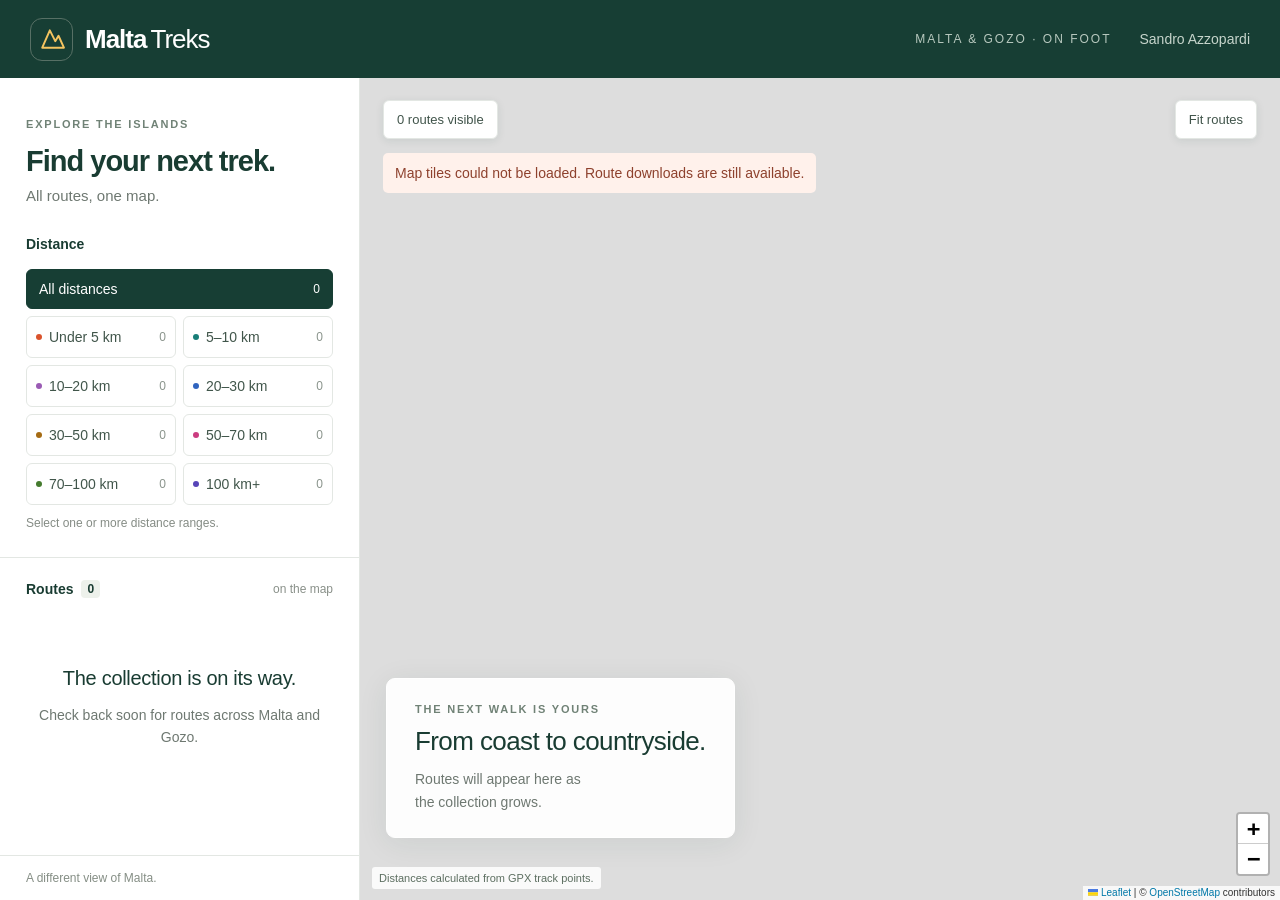
==== treks/index.html @ 7b766519 "Add files via upload" ====
<!doctype html>
<html lang="en"><head><meta charset="utf-8"><meta name="viewport" content="width=device-width,initial-scale=1"><title>Malta Treks — Malta & Gozo walking routes</title><meta name="description" content="Explore Malta and Gozo trekking routes on a map. Filter walks by distance and download their original GPX tracks."><link rel="canonical" href="https://sandroazzopardi.com/treks/"><link rel="icon" href="./assets/favicon.svg" type="image/svg+xml"><link rel="stylesheet" href="./assets/leaflet.css"><link rel="stylesheet" href="./styles.css"><script defer src="./assets/leaflet.js"></script><script type="module" src="./app.js"></script></head>
<body><main><header class="header"><a class="brand" href="./"><span class="brand-icon"><svg width="26" height="26" viewBox="0 0 24 24" fill="none" stroke="currentColor" stroke-width="1.8" stroke-linejoin="round"><path d="m3 20 7-16 5 10 3-5 5 11H3Z"/></svg></span><span>Malta<span class="brand-light">Treks</span></span></a><span class="header-note">MALTA & GOZO · ON FOOT</span><a class="header-link" href="../">Sandro Azzopardi</a></header>
<div class="workspace"><aside class="sidebar"><div class="intro"><div class="eyebrow">EXPLORE THE ISLANDS</div><h1>Find your next trek.</h1><p>All routes, one map.</p></div><section class="filters" aria-labelledby="filter-label"><div class="section-label"><h2 id="filter-label">Distance</h2><button class="text-button" id="clear" hidden>Clear</button></div><div class="filter-grid" id="filters"></div><p class="filter-hint">Select one or more distance ranges.</p></section><section class="route-section"><div class="section-label"><h2>Routes <span class="route-count" id="count">0</span></h2><span class="secondary">on the map</span></div><div class="route-list" id="route-list" aria-live="polite"><div class="list-state">Loading routes…</div></div></section><div class="sidebar-footer"><span>A different view of Malta.</span></div></aside><section class="map-panel" aria-label="Route map"><div id="map" class="map" aria-label="Interactive map of trekking routes"></div><div class="map-top"><span class="map-badge" id="map-count">Loading routes</span><button class="fit-button" id="fit">Fit routes</button></div><div class="map-status" id="map-status" role="alert" hidden></div><div class="map-welcome" id="welcome" hidden><span class="eyebrow">THE NEXT WALK IS YOURS</span><h2>From coast to countryside.</h2><p>Routes will appear here as<br/>the collection grows.</p></div><div class="detail-card" id="detail" hidden></div><div class="map-footnote">Distances calculated from GPX track points.</div></section></div></main><noscript><p>Please enable JavaScript to view the map and filter routes.</p></noscript></body></html>
---- treks/assets/leaflet.css ----
/* required styles */

.leaflet-pane,
.leaflet-tile,
.leaflet-marker-icon,
.leaflet-marker-shadow,
.leaflet-tile-container,
.leaflet-pane > svg,
.leaflet-pane > canvas,
.leaflet-zoom-box,
.leaflet-image-layer,
.leaflet-layer {
	position: absolute;
	left: 0;
	top: 0;
	}
.leaflet-container {
	overflow: hidden;
	}
.leaflet-tile,
.leaflet-marker-icon,
.leaflet-marker-shadow {
	-webkit-user-select: none;
	   -moz-user-select: none;
	        user-select: none;
	  -webkit-user-drag: none;
	}
/* Prevents IE11 from highlighting tiles in blue */
.leaflet-tile::selection {
	background: transparent;
}
/* Safari renders non-retina tile on retina better with this, but Chrome is worse */
.leaflet-safari .leaflet-tile {
	image-rendering: -webkit-optimize-contrast;
	}
/* hack that prevents hw layers "stretching" when loading new tiles */
.leaflet-safari .leaflet-tile-container {
	width: 1600px;
	height: 1600px;
	-webkit-transform-origin: 0 0;
	}
.leaflet-marker-icon,
.leaflet-marker-shadow {
	display: block;
	}
/* .leaflet-container svg: reset svg max-width decleration shipped in Joomla! (joomla.org) 3.x */
/* .leaflet-container img: map is broken in FF if you have max-width: 100% on tiles */
.leaflet-container .leaflet-overlay-pane svg {
	max-width: none !important;
	max-height: none !important;
	}
.leaflet-container .leaflet-marker-pane img,
.leaflet-container .leaflet-shadow-pane img,
.leaflet-container .leaflet-tile-pane img,
.leaflet-container img.leaflet-image-layer,
.leaflet-container .leaflet-tile {
	max-width: none !important;
	max-height: none !important;
	width: auto;
	padding: 0;
	}

.leaflet-container img.leaflet-tile {
	/* See: https://bugs.chromium.org/p/chromium/issues/detail?id=600120 */
	mix-blend-mode: plus-lighter;
}

.leaflet-container.leaflet-touch-zoom {
	-ms-touch-action: pan-x pan-y;
	touch-action: pan-x pan-y;
	}
.leaflet-container.leaflet-touch-drag {
	-ms-touch-action: pinch-zoom;
	/* Fallback for FF which doesn't support pinch-zoom */
	touch-action: none;
	touch-action: pinch-zoom;
}
.leaflet-container.leaflet-touch-drag.leaflet-touch-zoom {
	-ms-touch-action: none;
	touch-action: none;
}
.leaflet-container {
	-webkit-tap-highlight-color: transparent;
}
.leaflet-container a {
	-webkit-tap-highlight-color: rgba(51, 181, 229, 0.4);
}
.leaflet-tile {
	filter: inherit;
	visibility: hidden;
	}
.leaflet-tile-loaded {
	visibility: inherit;
	}
.leaflet-zoom-box {
	width: 0;
	height: 0;
	-moz-box-sizing: border-box;
	     box-sizing: border-box;
	z-index: 800;
	}
/* workaround for https://bugzilla.mozilla.org/show_bug.cgi?id=888319 */
.leaflet-overlay-pane svg {
	-moz-user-select: none;
	}

.leaflet-pane         { z-index: 400; }

.leaflet-tile-pane    { z-index: 200; }
.leaflet-overlay-pane { z-index: 400; }
.leaflet-shadow-pane  { z-index: 500; }
.leaflet-marker-pane  { z-index: 600; }
.leaflet-tooltip-pane   { z-index: 650; }
.leaflet-popup-pane   { z-index: 700; }

.leaflet-map-pane canvas { z-index: 100; }
.leaflet-map-pane svg    { z-index: 200; }

.leaflet-vml-shape {
	width: 1px;
	height: 1px;
	}
.lvml {
	behavior: url(#default#VML);
	display: inline-block;
	position: absolute;
	}


/* control positioning */

.leaflet-control {
	position: relative;
	z-index: 800;
	pointer-events: visiblePainted; /* IE 9-10 doesn't have auto */
	pointer-events: auto;
	}
.leaflet-top,
.leaflet-bottom {
	position: absolute;
	z-index: 1000;
	pointer-events: none;
	}
.leaflet-top {
	top: 0;
	}
.leaflet-right {
	right: 0;
	}
.leaflet-bottom {
	bottom: 0;
	}
.leaflet-left {
	left: 0;
	}
.leaflet-control {
	float: left;
	clear: both;
	}
.leaflet-right .leaflet-control {
	float: right;
	}
.leaflet-top .leaflet-control {
	margin-top: 10px;
	}
.leaflet-bottom .leaflet-control {
	margin-bottom: 10px;
	}
.leaflet-left .leaflet-control {
	margin-left: 10px;
	}
.leaflet-right .leaflet-control {
	margin-right: 10px;
	}


/* zoom and fade animations */

.leaflet-fade-anim .leaflet-popup {
	opacity: 0;
	-webkit-transition: opacity 0.2s linear;
	   -moz-transition: opacity 0.2s linear;
	        transition: opacity 0.2s linear;
	}
.leaflet-fade-anim .leaflet-map-pane .leaflet-popup {
	opacity: 1;
	}
.leaflet-zoom-animated {
	-webkit-transform-origin: 0 0;
	    -ms-transform-origin: 0 0;
	        transform-origin: 0 0;
	}
svg.leaflet-zoom-animated {
	will-change: transform;
}

.leaflet-zoom-anim .leaflet-zoom-animated {
	-webkit-transition: -webkit-transform 0.25s cubic-bezier(0,0,0.25,1);
	   -moz-transition:    -moz-transform 0.25s cubic-bezier(0,0,0.25,1);
	        transition:         transform 0.25s cubic-bezier(0,0,0.25,1);
	}
.leaflet-zoom-anim .leaflet-tile,
.leaflet-pan-anim .leaflet-tile {
	-webkit-transition: none;
	   -moz-transition: none;
	        transition: none;
	}

.leaflet-zoom-anim .leaflet-zoom-hide {
	visibility: hidden;
	}


/* cursors */

.leaflet-interactive {
	cursor: pointer;
	}
.leaflet-grab {
	cursor: -webkit-grab;
	cursor:    -moz-grab;
	cursor:         grab;
	}
.leaflet-crosshair,
.leaflet-crosshair .leaflet-interactive {
	cursor: crosshair;
	}
.leaflet-popup-pane,
.leaflet-control {
	cursor: auto;
	}
.leaflet-dragging .leaflet-grab,
.leaflet-dragging .leaflet-grab .leaflet-interactive,
.leaflet-dragging .leaflet-marker-draggable {
	cursor: move;
	cursor: -webkit-grabbing;
	cursor:    -moz-grabbing;
	cursor:         grabbing;
	}

/* marker & overlays interactivity */
.leaflet-marker-icon,
.leaflet-marker-shadow,
.leaflet-image-layer,
.leaflet-pane > svg path,
.leaflet-tile-container {
	pointer-events: none;
	}

.leaflet-marker-icon.leaflet-interactive,
.leaflet-image-layer.leaflet-interactive,
.leaflet-pane > svg path.leaflet-interactive,
svg.leaflet-image-layer.leaflet-interactive path {
	pointer-events: visiblePainted; /* IE 9-10 doesn't have auto */
	pointer-events: auto;
	}

/* visual tweaks */

.leaflet-container {
	background: #ddd;
	outline-offset: 1px;
	}
.leaflet-container a {
	color: #0078A8;
	}
.leaflet-zoom-box {
	border: 2px dotted #38f;
	background: rgba(255,255,255,0.5);
	}


/* general typography */
.leaflet-container {
	font-family: "Helvetica Neue", Arial, Helvetica, sans-serif;
	font-size: 12px;
	font-size: 0.75rem;
	line-height: 1.5;
	}


/* general toolbar styles */

.leaflet-bar {
	box-shadow: 0 1px 5px rgba(0,0,0,0.65);
	border-radius: 4px;
	}
.leaflet-bar a {
	background-color: #fff;
	border-bottom: 1px solid #ccc;
	width: 26px;
	height: 26px;
	line-height: 26px;
	display: block;
	text-align: center;
	text-decoration: none;
	color: black;
	}
.leaflet-bar a,
.leaflet-control-layers-toggle {
	background-position: 50% 50%;
	background-repeat: no-repeat;
	display: block;
	}
.leaflet-bar a:hover,
.leaflet-bar a:focus {
	background-color: #f4f4f4;
	}
.leaflet-bar a:first-child {
	border-top-left-radius: 4px;
	border-top-right-radius: 4px;
	}
.leaflet-bar a:last-child {
	border-bottom-left-radius: 4px;
	border-bottom-right-radius: 4px;
	border-bottom: none;
	}
.leaflet-bar a.leaflet-disabled {
	cursor: default;
	background-color: #f4f4f4;
	color: #bbb;
	}

.leaflet-touch .leaflet-bar a {
	width: 30px;
	height: 30px;
	line-height: 30px;
	}
.leaflet-touch .leaflet-bar a:first-child {
	border-top-left-radius: 2px;
	border-top-right-radius: 2px;
	}
.leaflet-touch .leaflet-bar a:last-child {
	border-bottom-left-radius: 2px;
	border-bottom-right-radius: 2px;
	}

/* zoom control */

.leaflet-control-zoom-in,
.leaflet-control-zoom-out {
	font: bold 18px 'Lucida Console', Monaco, monospace;
	text-indent: 1px;
	}

.leaflet-touch .leaflet-control-zoom-in, .leaflet-touch .leaflet-control-zoom-out  {
	font-size: 22px;
	}


/* layers control */

.leaflet-control-layers {
	box-shadow: 0 1px 5px rgba(0,0,0,0.4);
	background: #fff;
	border-radius: 5px;
	}
.leaflet-control-layers-toggle {
	background-image: url(images/layers.png);
	width: 36px;
	height: 36px;
	}
.leaflet-retina .leaflet-control-layers-toggle {
	background-image: url(images/layers-2x.png);
	background-size: 26px 26px;
	}
.leaflet-touch .leaflet-control-layers-toggle {
	width: 44px;
	height: 44px;
	}
.leaflet-control-layers .leaflet-control-layers-list,
.leaflet-control-layers-expanded .leaflet-control-layers-toggle {
	display: none;
	}
.leaflet-control-layers-expanded .leaflet-control-layers-list {
	display: block;
	position: relative;
	}
.leaflet-control-layers-expanded {
	padding: 6px 10px 6px 6px;
	color: #333;
	background: #fff;
	}
.leaflet-control-layers-scrollbar {
	overflow-y: scroll;
	overflow-x: hidden;
	padding-right: 5px;
	}
.leaflet-control-layers-selector {
	margin-top: 2px;
	position: relative;
	top: 1px;
	}
.leaflet-control-layers label {
	display: block;
	font-size: 13px;
	font-size: 1.08333em;
	}
.leaflet-control-layers-separator {
	height: 0;
	border-top: 1px solid #ddd;
	margin: 5px -10px 5px -6px;
	}

/* Default icon URLs */
.leaflet-default-icon-path { /* used only in path-guessing heuristic, see L.Icon.Default */
	background-image: url(images/marker-icon.png);
	}


/* attribution and scale controls */

.leaflet-container .leaflet-control-attribution {
	background: #fff;
	background: rgba(255, 255, 255, 0.8);
	margin: 0;
	}
.leaflet-control-attribution,
.leaflet-control-scale-line {
	padding: 0 5px;
	color: #333;
	line-height: 1.4;
	}
.leaflet-control-attribution a {
	text-decoration: none;
	}
.leaflet-control-attribution a:hover,
.leaflet-control-attribution a:focus {
	text-decoration: underline;
	}
.leaflet-attribution-flag {
	display: inline !important;
	vertical-align: baseline !important;
	width: 1em;
	height: 0.6669em;
	}
.leaflet-left .leaflet-control-scale {
	margin-left: 5px;
	}
.leaflet-bottom .leaflet-control-scale {
	margin-bottom: 5px;
	}
.leaflet-control-scale-line {
	border: 2px solid #777;
	border-top: none;
	line-height: 1.1;
	padding: 2px 5px 1px;
	white-space: nowrap;
	-moz-box-sizing: border-box;
	     box-sizing: border-box;
	background: rgba(255, 255, 255, 0.8);
	text-shadow: 1px 1px #fff;
	}
.leaflet-control-scale-line:not(:first-child) {
	border-top: 2px solid #777;
	border-bottom: none;
	margin-top: -2px;
	}
.leaflet-control-scale-line:not(:first-child):not(:last-child) {
	border-bottom: 2px solid #777;
	}

.leaflet-touch .leaflet-control-attribution,
.leaflet-touch .leaflet-control-layers,
.leaflet-touch .leaflet-bar {
	box-shadow: none;
	}
.leaflet-touch .leaflet-control-layers,
.leaflet-touch .leaflet-bar {
	border: 2px solid rgba(0,0,0,0.2);
	background-clip: padding-box;
	}


/* popup */

.leaflet-popup {
	position: absolute;
	text-align: center;
	margin-bottom: 20px;
	}
.leaflet-popup-content-wrapper {
	padding: 1px;
	text-align: left;
	border-radius: 12px;
	}
.leaflet-popup-content {
	margin: 13px 24px 13px 20px;
	line-height: 1.3;
	font-size: 13px;
	font-size: 1.08333em;
	min-height: 1px;
	}
.leaflet-popup-content p {
	margin: 17px 0;
	margin: 1.3em 0;
	}
.leaflet-popup-tip-container {
	width: 40px;
	height: 20px;
	position: absolute;
	left: 50%;
	margin-top: -1px;
	margin-left: -20px;
	overflow: hidden;
	pointer-events: none;
	}
.leaflet-popup-tip {
	width: 17px;
	height: 17px;
	padding: 1px;

	margin: -10px auto 0;
	pointer-events: auto;

	-webkit-transform: rotate(45deg);
	   -moz-transform: rotate(45deg);
	    -ms-transform: rotate(45deg);
	        transform: rotate(45deg);
	}
.leaflet-popup-content-wrapper,
.leaflet-popup-tip {
	background: white;
	color: #333;
	box-shadow: 0 3px 14px rgba(0,0,0,0.4);
	}
.leaflet-container a.leaflet-popup-close-button {
	position: absolute;
	top: 0;
	right: 0;
	border: none;
	text-align: center;
	width: 24px;
	height: 24px;
	font: 16px/24px Tahoma, Verdana, sans-serif;
	color: #757575;
	text-decoration: none;
	background: transparent;
	}
.leaflet-container a.leaflet-popup-close-button:hover,
.leaflet-container a.leaflet-popup-close-button:focus {
	color: #585858;
	}
.leaflet-popup-scrolled {
	overflow: auto;
	}

.leaflet-oldie .leaflet-popup-content-wrapper {
	-ms-zoom: 1;
	}
.leaflet-oldie .leaflet-popup-tip {
	width: 24px;
	margin: 0 auto;

	-ms-filter: "progid:DXImageTransform.Microsoft.Matrix(M11=0.70710678, M12=0.70710678, M21=-0.70710678, M22=0.70710678)";
	filter: progid:DXImageTransform.Microsoft.Matrix(M11=0.70710678, M12=0.70710678, M21=-0.70710678, M22=0.70710678);
	}

.leaflet-oldie .leaflet-control-zoom,
.leaflet-oldie .leaflet-control-layers,
.leaflet-oldie .leaflet-popup-content-wrapper,
.leaflet-oldie .leaflet-popup-tip {
	border: 1px solid #999;
	}


/* div icon */

.leaflet-div-icon {
	background: #fff;
	border: 1px solid #666;
	}


/* Tooltip */
/* Base styles for the element that has a tooltip */
.leaflet-tooltip {
	position: absolute;
	padding: 6px;
	background-color: #fff;
	border: 1px solid #fff;
	border-radius: 3px;
	color: #222;
	white-space: nowrap;
	-webkit-user-select: none;
	-moz-user-select: none;
	-ms-user-select: none;
	user-select: none;
	pointer-events: none;
	box-shadow: 0 1px 3px rgba(0,0,0,0.4);
	}
.leaflet-tooltip.leaflet-interactive {
	cursor: pointer;
	pointer-events: auto;
	}
.leaflet-tooltip-top:before,
.leaflet-tooltip-bottom:before,
.leaflet-tooltip-left:before,
.leaflet-tooltip-right:before {
	position: absolute;
	pointer-events: none;
	border: 6px solid transparent;
	background: transparent;
	content: "";
	}

/* Directions */

.leaflet-tooltip-bottom {
	margin-top: 6px;
}
.leaflet-tooltip-top {
	margin-top: -6px;
}
.leaflet-tooltip-bottom:before,
.leaflet-tooltip-top:before {
	left: 50%;
	margin-left: -6px;
	}
.leaflet-tooltip-top:before {
	bottom: 0;
	margin-bottom: -12px;
	border-top-color: #fff;
	}
.leaflet-tooltip-bottom:before {
	top: 0;
	margin-top: -12px;
	margin-left: -6px;
	border-bottom-color: #fff;
	}
.leaflet-tooltip-left {
	margin-left: -6px;
}
.leaflet-tooltip-right {
	margin-left: 6px;
}
.leaflet-tooltip-left:before,
.leaflet-tooltip-right:before {
	top: 50%;
	margin-top: -6px;
	}
.leaflet-tooltip-left:before {
	right: 0;
	margin-right: -12px;
	border-left-color: #fff;
	}
.leaflet-tooltip-right:before {
	left: 0;
	margin-left: -12px;
	border-right-color: #fff;
	}

/* Printing */

@media print {
	/* Prevent printers from removing background-images of controls. */
	.leaflet-control {
		-webkit-print-color-adjust: exact;
		print-color-adjust: exact;
		}
	}
---- treks/styles.css ----
:root{--ink:#193c32;--green:#173e34;--orange:#da532c;--line:#e3e7e3;--muted:#6e7871}*{box-sizing:border-box}body{margin:0;background:#f8faf7;color:var(--ink);font-family:Arial,Helvetica,sans-serif;font-size:16px}button,a,input{-webkit-tap-highlight-color:transparent}button{font:inherit;cursor:pointer}button:disabled{cursor:wait;opacity:.6}button:focus-visible,a:focus-visible{outline:3px solid #e99935;outline-offset:3px}a{color:inherit;text-decoration:none}button{border:0}main{height:100dvh;min-height:640px;display:flex;flex-direction:column}.header{height:78px;flex-shrink:0;background:var(--green);color:white;display:flex;align-items:center;gap:28px;padding:0 30px}.brand{display:flex;align-items:center;gap:12px;font-size:26px;letter-spacing:-1px;font-weight:750}.brand-icon{height:43px;width:43px;border:1px solid #577065;border-radius:12px;display:grid;place-items:center;color:#f4c460}.brand-light{font-weight:400;margin-left:4px}.header-note{font-size:12px;letter-spacing:2px;color:#b8c9bf;margin-left:auto}.upload-button{display:inline-flex;align-items:center;justify-content:center;gap:9px;border-radius:7px;padding:12px 18px;background:var(--orange);color:white;font-size:14px;font-weight:700}.upload-button:hover{background:#bd4523}.workspace{flex:1;min-height:0;display:grid;grid-template-columns:360px 1fr}.sidebar{background:#fff;display:flex;flex-direction:column;border-right:1px solid var(--line);min-height:0}.intro{padding:30px 26px 23px}.eyebrow{display:flex;align-items:center;gap:8px;font-size:11px;font-weight:700;letter-spacing:1.8px;color:#708276}.intro h1{font-size:29px;letter-spacing:-1px;font-weight:650;line-height:1.2;margin:14px 0 8px}.intro p{margin:0;color:var(--muted);font-size:15px}.filters{padding:0 26px 21px;border-bottom:1px solid var(--line)}.section-label{display:flex;justify-content:space-between;align-items:center;margin-bottom:14px;min-height:21px}.section-label h2{display:flex;align-items:center;gap:8px;font-size:14px;font-weight:700;margin:0}.text-button{background:none;color:var(--orange);font-size:14px;padding:0}.filter-grid{display:grid;grid-template-columns:1fr 1fr;gap:7px}.filter{display:flex;align-items:center;gap:7px;border:1px solid var(--line);background:#fff;border-radius:6px;font-size:14px;text-align:left;padding:10px 9px;white-space:nowrap;color:#40554a}.filter:hover{border-color:#b2beb6;background:#f8faf7}.filter.all{grid-column:1 / -1;justify-content:space-between;padding:11px 12px}.filter.chosen{border-color:var(--green);background:#ecf3ee;color:var(--green);box-shadow:inset 0 0 0 .5px var(--green)}.filter.all.chosen{background:var(--green);color:white}.dot{width:6px;height:6px;border-radius:50%;flex-shrink:0}.count{margin-left:auto;color:#8a948c;font-size:12px}.all span{font-size:12px}.filter-hint{margin:11px 0 0;font-size:12px;color:#858c85}.route-section{padding:21px 26px 0;display:flex;flex-direction:column;flex:1;min-height:0}.route-count{background:#edf1eb;padding:2px 6px;border-radius:4px;font-size:12px}.secondary{color:#899089;font-size:12px}.route-list{overflow:auto;flex:1;padding-bottom:12px}.empty-list{padding:28px 5px;text-align:center}.empty-icon{display:grid;place-items:center;width:61px;height:61px;margin:0 auto 18px;border-radius:50%;background:#eef3ed;color:#708c77}.empty-list h3{font-size:20px;font-weight:500;line-height:1.4;margin:0 0 12px;letter-spacing:-.3px}.empty-list p{font-size:14px;line-height:1.6;color:var(--muted);margin:0 0 19px}.outline-button{display:inline-flex;gap:8px;align-items:center;border:1px solid #bbc8bc;border-radius:6px;padding:11px 14px;font-size:14px;color:var(--green);background:white}.sidebar-footer{display:flex;align-items:center;gap:8px;padding:15px 26px;font-size:12px;color:#858e85;border-top:1px solid var(--line)}.map-panel{position:relative;min-width:0;isolation:isolate;background:#d8e7e7}.map{position:absolute;inset:0;z-index:0}.map-top{position:absolute;left:23px;right:23px;top:22px;display:flex;align-items:center;justify-content:space-between;gap:10px;z-index:450;pointer-events:none}.map-badge,.fit-button{display:flex;align-items:center;gap:8px;background:white;box-shadow:0 2px 8px #173e3418;border:1px solid #e3e7e3;border-radius:6px;padding:11px 13px;font-size:13px;color:#40544a;pointer-events:auto}.map-welcome{position:absolute;bottom:62px;left:26px;z-index:450;padding:24px 28px;background:#ffffffee;border:1px solid white;box-shadow:0 5px 30px #193c3215;border-radius:9px;pointer-events:none}.map-welcome h2{font-size:26px;font-weight:500;letter-spacing:-.6px;margin:11px 0}.map-welcome p{font-size:14px;line-height:1.6;color:#6e7871;margin:0}.map-footnote{position:absolute;bottom:11px;left:12px;z-index:450;background:#ffffffdc;padding:5px 7px;border-radius:3px;font-size:11px;color:#5c6e60;max-width:65%}.leaflet-control-attribution{font-size:10px!important}.leaflet-tooltip{font:14px Arial,sans-serif}.route-card{width:100%;display:flex;align-items:center;gap:11px;border:1px solid var(--line);border-radius:7px;background:white;padding:15px 11px;margin-bottom:9px;text-align:left;color:#526357}.route-card:hover,.route-card.active{border-color:#638272;background:#f1f6f1}.route-swatch{width:4px;height:38px;border-radius:4px;flex-shrink:0}.route-content{flex:1;min-width:0}.route-content h3{font-size:15px;line-height:1.4;margin:0 0 6px;font-weight:600;overflow-wrap:anywhere;color:var(--ink)}.route-content>div{display:flex;gap:12px;align-items:center;font-size:14px;font-weight:700}.route-range{font-size:12px;font-weight:400;color:var(--muted)}.detail-card{position:absolute;bottom:45px;left:24px;max-width:calc(100% - 90px);width:390px;padding:25px;background:white;border-radius:9px;box-shadow:0 5px 30px #173e3420;z-index:450}.detail-card h2{margin:12px 18px 18px 0;font-size:24px;line-height:1.3;font-weight:550;overflow-wrap:anywhere}.detail-close{position:absolute;right:13px;top:13px;background:#f1f4ef;border-radius:50%;padding:5px;display:grid;place-items:center}.detail-bottom{display:flex;align-items:center;justify-content:space-between;gap:12px}.detail-bottom strong{display:block;font-size:29px;font-weight:500}.detail-bottom small{font-size:16px}.detail-bottom div>span{font-size:11px;color:var(--muted)}.download{display:flex;gap:7px;align-items:center;background:var(--green);color:white;padding:11px 12px;border-radius:6px;font-size:13px}.list-state{display:flex;align-items:center;flex-direction:column;gap:10px;text-align:center;padding:30px 5px;font-size:14px;color:var(--muted)}.list-state button{padding:10px 14px;background:var(--green);color:white;border-radius:6px}.list-state p{line-height:1.5}.map-error{position:absolute;top:75px;left:23px;right:23px;background:#fff1ed;padding:14px;font-size:14px;z-index:450;border-radius:6px;color:#a9391e}.modal-backdrop{position:fixed;inset:0;background:#0b241dbb;backdrop-filter:blur(4px);z-index:2000;display:flex;align-items:center;justify-content:center;padding:22px}.modal{background:white;padding:35px;border-radius:13px;width:510px;max-width:100%;max-height:90dvh;overflow:auto;position:relative;box-shadow:0 25px 100px #0003}.modal-close{position:absolute;right:18px;top:18px;background:#f3f5f1;border-radius:50%;height:32px;width:32px;display:grid;place-items:center;color:#637267}.modal h2{font-size:34px;font-weight:550;letter-spacing:-1px;margin:15px 0 12px}.modal>p{color:var(--muted);font-size:15px;line-height:1.7;margin:0 0 24px}.dropzone{text-align:center;border:1.5px dashed #b8c5b9;border-radius:9px;padding:30px 18px;background:#f8faf6}.dropzone.drag{background:#e6f1e8;border-color:var(--green)}.upload-icon{display:grid;place-items:center;margin:auto;width:57px;height:57px;border-radius:50%;background:#eaf0e7;color:var(--green)}.dropzone h3{font-size:18px;font-weight:550;margin:16px 0 8px}.dropzone>span:not(.upload-icon){font-size:14px;color:var(--muted);display:block}.dropzone .upload-button{margin-top:22px;background:var(--green)}.upload-notes{display:flex;gap:10px;justify-content:space-between;margin:12px 0;font-size:12px;color:#858f87}.messages{display:flex;flex-direction:column;gap:8px}.message{display:flex;gap:8px;align-items:flex-start;padding:12px;border-radius:6px;font-size:14px;line-height:1.5;overflow-wrap:anywhere}.message svg{flex-shrink:0;margin-top:2px}.success{background:#edf5ec;color:#356343}.error{background:#fff0eb;color:#9f3824}.done-button{background:var(--green);color:white;border-radius:7px;padding:13px;width:100%;margin-top:17px;font-size:14px}.spin{animation:spin 1s linear infinite}@keyframes spin{to{transform:rotate(360deg)}}
@media(min-height:850px){.intro{padding-top:40px;padding-bottom:30px}.filters{padding-bottom:27px}.filter{padding-top:12px;padding-bottom:12px}.empty-list{padding-top:50px}}
@media(max-width:800px){.workspace{grid-template-columns:310px 1fr}.intro,.filters,.route-section{padding-left:20px;padding-right:20px}.header-note{display:none}.header{justify-content:space-between;padding:0 20px}.map-welcome{left:18px;right:18px;padding:20px}.map-welcome h2{font-size:23px}.map-top{left:15px;right:15px}.map-badge,.fit-button{padding:10px;font-size:12px}.detail-card{left:15px;padding:20px}.detail-bottom{align-items:flex-start;flex-direction:column}}
@media(max-width:620px){main{height:auto;min-height:100dvh}.header{height:68px;padding:0 16px}.brand{font-size:23px;gap:8px}.brand-icon{height:36px;width:36px}.upload-button{padding:11px 13px}.workspace{display:flex;flex-direction:column}.map-panel{order:0;height:55dvh;min-height:340px}.sidebar{order:1;border:0}.intro{padding:23px 20px 17px}.intro h1{font-size:25px;margin-top:9px}.intro p{display:none}.filter-grid{grid-template-columns:repeat(3,1fr)}.filter.all{grid-column:1 / -1}.filters{padding-bottom:19px}.route-section{padding-top:20px}.route-list{max-height:430px}.sidebar-footer{margin-top:15px}.empty-list{padding:23px 10px}.empty-list h3 br{display:none}.empty-list p{max-width:300px;margin:0 auto 18px}.map-welcome{bottom:50px;left:15px;right:auto;padding:18px 21px}.map-welcome h2{font-size:21px}.map-welcome p{font-size:13px}.map-top{top:15px}.detail-card{bottom:40px;width:320px;max-width:calc(100% - 70px)}.detail-card h2{font-size:21px}.detail-bottom{flex-direction:row;align-items:center}.detail-bottom strong{font-size:25px}.download{font-size:12px;padding:9px}.modal{padding:28px 23px}.modal h2{font-size:30px}.modal-backdrop{padding:14px}.upload-notes{flex-direction:column;gap:5px}}
@media(prefers-reduced-motion:reduce){.spin{animation:none}}

.header-link{margin-left:auto;font-size:14px;color:#c7d5cc}.route-download{display:inline-flex;align-items:center;gap:6px;font-size:13px;color:var(--green);padding:9px 12px;border:1px solid var(--line);border-radius:6px;margin:-2px 0 14px 15px;background:#fff}.route-download:hover{background:#ecf3ee}.load-warning{background:#fff1eb;color:#8e412d;border-radius:5px;font-size:13px;line-height:1.5;padding:12px;margin-bottom:14px}.route-card[aria-pressed=true]{border-color:#638272;background:#f1f6f1}.detail-close svg,.fit-button svg,.brand-icon svg{display:block}.map-status{position:absolute;top:75px;left:23px;z-index:450;max-width:calc(100% - 46px);background:#fff1eb;padding:12px;color:#8e412d;border-radius:5px;font-size:14px}.map-badge svg,.route-download svg{width:16px;height:16px}.route-empty-link{display:block;color:#758277;font-size:14px;padding:25px 0;text-align:center}.list-state .retry{margin-top:12px}.header-note{margin-left:auto}.header-link{margin-left:0}.route-section .section-label{flex-shrink:0}@media(max-width:620px){.header-link{font-size:13px}.map-panel{order:0}.filter-grid{grid-template-columns:repeat(2,1fr)}}

.download svg{width:17px;height:17px;flex-shrink:0}.route-card:focus-visible{outline-offset:-3px}
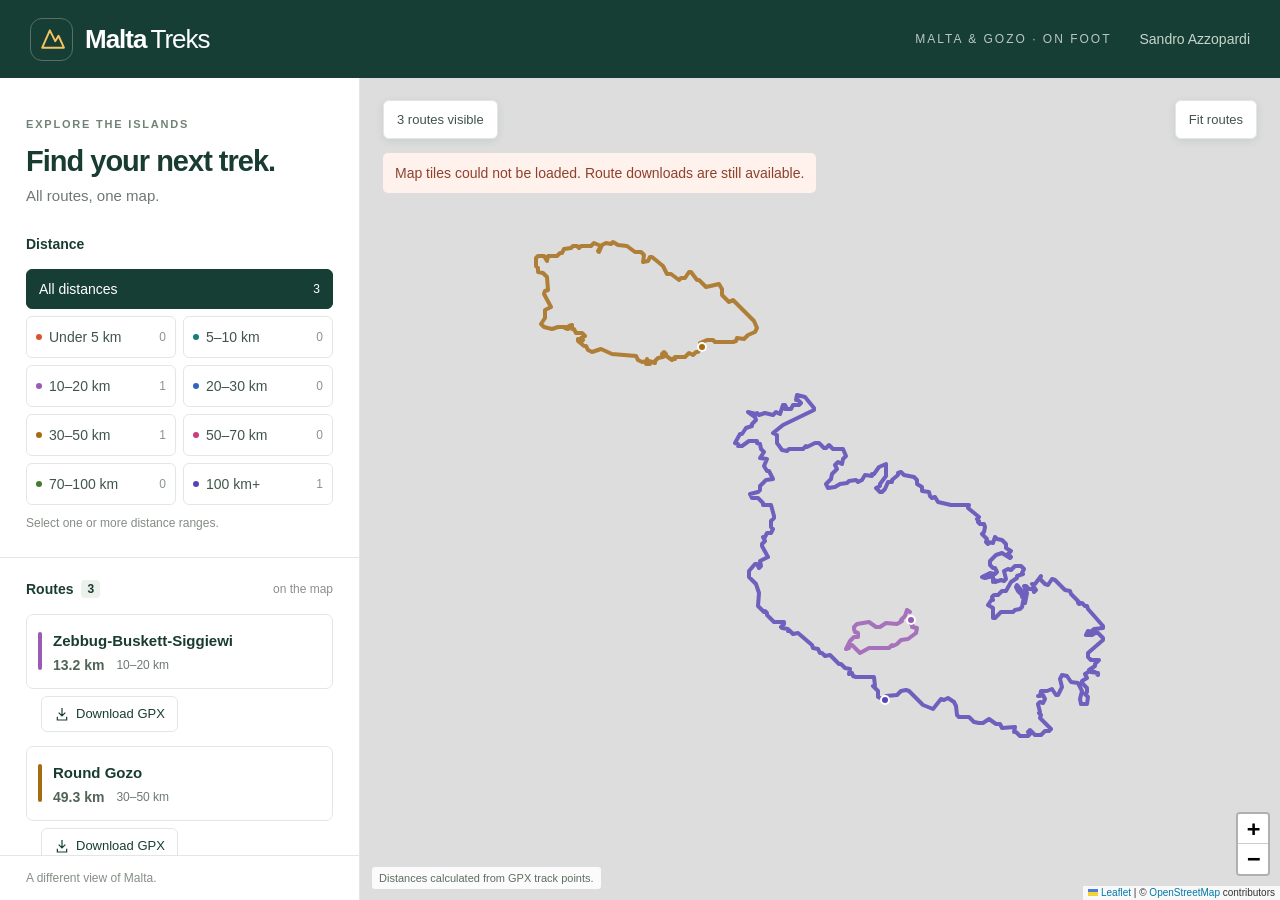
==== commit d1e3e975: "Update index.html" ====
--- a/treks/index.html
+++ b/treks/index.html
@@ -1,4 +1,4 @@
 <!doctype html>
-<html lang="en"><head><meta charset="utf-8"><meta name="viewport" content="width=device-width,initial-scale=1"><title>Malta Treks — Malta & Gozo walking routes</title><meta name="description" content="Explore Malta and Gozo trekking routes on a map. Filter walks by distance and download their original GPX tracks."><link rel="canonical" href="https://sandroazzopardi.com/treks/"><link rel="icon" href="./assets/favicon.svg" type="image/svg+xml"><link rel="stylesheet" href="./assets/leaflet.css"><link rel="stylesheet" href="./styles.css"><script defer src="./assets/leaflet.js"></script><script type="module" src="./app.js"></script></head>
+<html lang="en"><head><meta charset="utf-8"><base href="/treks/"><meta name="viewport" content="width=device-width,initial-scale=1"><title>Malta Treks — Malta & Gozo walking routes</title><meta name="description" content="Explore Malta and Gozo trekking routes on a map. Filter walks by distance and download their original GPX tracks."><link rel="canonical" href="https://sandroazzopardi.com/treks/"><link rel="icon" href="./assets/favicon.svg" type="image/svg+xml"><link rel="stylesheet" href="./assets/leaflet.css"><link rel="stylesheet" href="./styles.css"><script defer src="./assets/leaflet.js"></script><script type="module" src="./app.js"></script></head>
 <body><main><header class="header"><a class="brand" href="./"><span class="brand-icon"><svg width="26" height="26" viewBox="0 0 24 24" fill="none" stroke="currentColor" stroke-width="1.8" stroke-linejoin="round"><path d="m3 20 7-16 5 10 3-5 5 11H3Z"/></svg></span><span>Malta<span class="brand-light">Treks</span></span></a><span class="header-note">MALTA & GOZO · ON FOOT</span><a class="header-link" href="../">Sandro Azzopardi</a></header>
-<div class="workspace"><aside class="sidebar"><div class="intro"><div class="eyebrow">EXPLORE THE ISLANDS</div><h1>Find your next trek.</h1><p>All routes, one map.</p></div><section class="filters" aria-labelledby="filter-label"><div class="section-label"><h2 id="filter-label">Distance</h2><button class="text-button" id="clear" hidden>Clear</button></div><div class="filter-grid" id="filters"></div><p class="filter-hint">Select one or more distance ranges.</p></section><section class="route-section"><div class="section-label"><h2>Routes <span class="route-count" id="count">0</span></h2><span class="secondary">on the map</span></div><div class="route-list" id="route-list" aria-live="polite"><div class="list-state">Loading routes…</div></div></section><div class="sidebar-footer"><span>A different view of Malta.</span></div></aside><section class="map-panel" aria-label="Route map"><div id="map" class="map" aria-label="Interactive map of trekking routes"></div><div class="map-top"><span class="map-badge" id="map-count">Loading routes</span><button class="fit-button" id="fit">Fit routes</button></div><div class="map-status" id="map-status" role="alert" hidden></div><div class="map-welcome" id="welcome" hidden><span class="eyebrow">THE NEXT WALK IS YOURS</span><h2>From coast to countryside.</h2><p>Routes will appear here as<br/>the collection grows.</p></div><div class="detail-card" id="detail" hidden></div><div class="map-footnote">Distances calculated from GPX track points.</div></section></div></main><noscript><p>Please enable JavaScript to view the map and filter routes.</p></noscript></body></html>+<div class="workspace"><aside class="sidebar"><div class="intro"><div class="eyebrow">EXPLORE THE ISLANDS</div><h1>Find your next trek.</h1><p>All routes, one map.</p></div><section class="filters" aria-labelledby="filter-label"><div class="section-label"><h2 id="filter-label">Distance</h2><button class="text-button" id="clear" hidden>Clear</button></div><div class="filter-grid" id="filters"></div><p class="filter-hint">Select one or more distance ranges.</p></section><section class="route-section"><div class="section-label"><h2>Routes <span class="route-count" id="count">0</span></h2><span class="secondary">on the map</span></div><div class="route-list" id="route-list" aria-live="polite"><div class="list-state">Loading routes…</div></div></section><div class="sidebar-footer"><span>A different view of Malta.</span></div></aside><section class="map-panel" aria-label="Route map"><div id="map" class="map" aria-label="Interactive map of trekking routes"></div><div class="map-top"><span class="map-badge" id="map-count">Loading routes</span><button class="fit-button" id="fit">Fit routes</button></div><div class="map-status" id="map-status" role="alert" hidden></div><div class="map-welcome" id="welcome" hidden><span class="eyebrow">THE NEXT WALK IS YOURS</span><h2>From coast to countryside.</h2><p>Routes will appear here as<br/>the collection grows.</p></div><div class="detail-card" id="detail" hidden></div><div class="map-footnote">Distances calculated from GPX track points.</div></section></div></main><noscript><p>Please enable JavaScript to view the map and filter routes.</p></noscript></body></html>
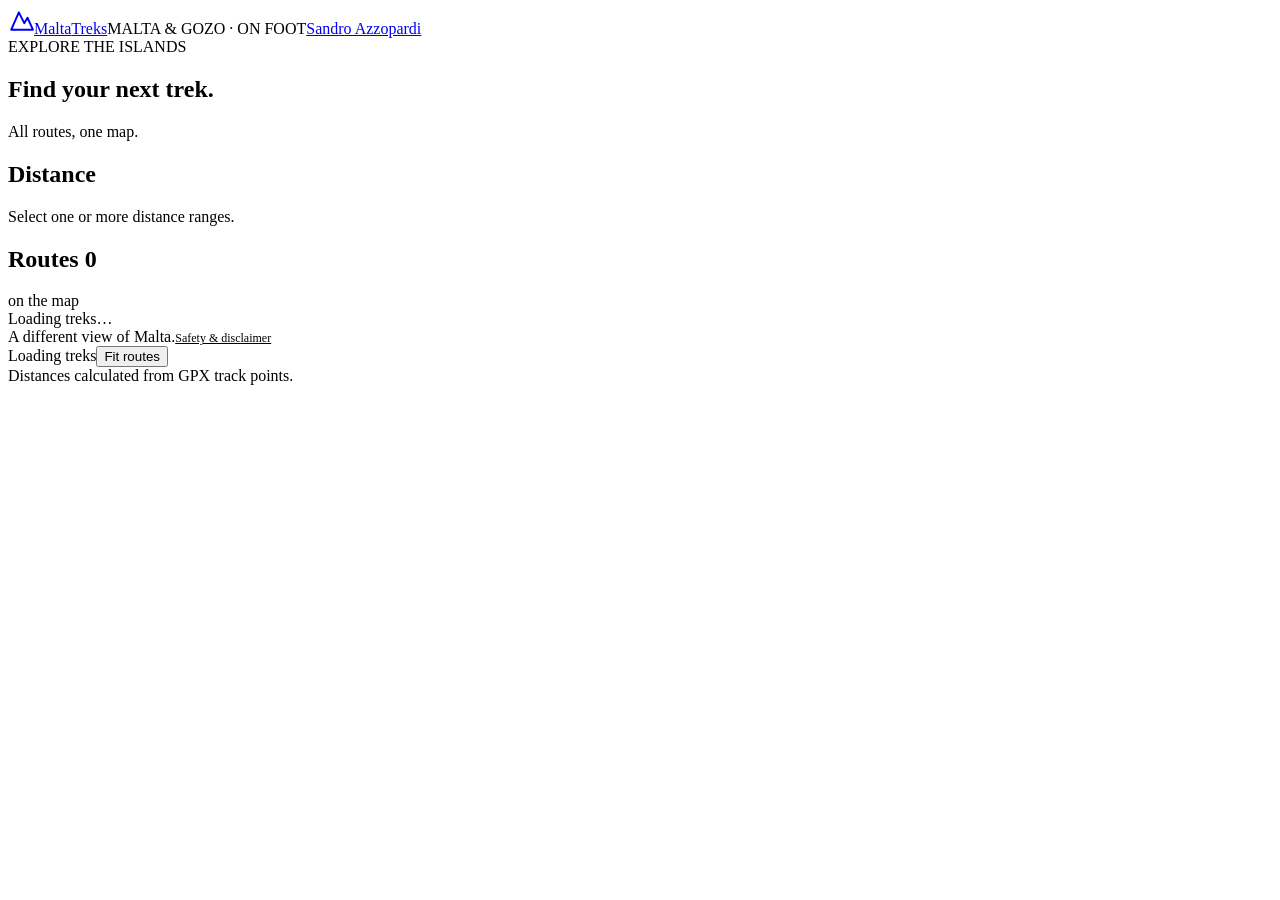
==== commit dca9d9a5: "Add files via upload" ====
--- a/treks/index.html
+++ b/treks/index.html
@@ -1,4 +1,23 @@
 <!doctype html>
-<html lang="en"><head><meta charset="utf-8"><base href="/treks/"><meta name="viewport" content="width=device-width,initial-scale=1"><title>Malta Treks — Malta & Gozo walking routes</title><meta name="description" content="Explore Malta and Gozo trekking routes on a map. Filter walks by distance and download their original GPX tracks."><link rel="canonical" href="https://sandroazzopardi.com/treks/"><link rel="icon" href="./assets/favicon.svg" type="image/svg+xml"><link rel="stylesheet" href="./assets/leaflet.css"><link rel="stylesheet" href="./styles.css"><script defer src="./assets/leaflet.js"></script><script type="module" src="./app.js"></script></head>
-<body><main><header class="header"><a class="brand" href="./"><span class="brand-icon"><svg width="26" height="26" viewBox="0 0 24 24" fill="none" stroke="currentColor" stroke-width="1.8" stroke-linejoin="round"><path d="m3 20 7-16 5 10 3-5 5 11H3Z"/></svg></span><span>Malta<span class="brand-light">Treks</span></span></a><span class="header-note">MALTA & GOZO · ON FOOT</span><a class="header-link" href="../">Sandro Azzopardi</a></header>
-<div class="workspace"><aside class="sidebar"><div class="intro"><div class="eyebrow">EXPLORE THE ISLANDS</div><h1>Find your next trek.</h1><p>All routes, one map.</p></div><section class="filters" aria-labelledby="filter-label"><div class="section-label"><h2 id="filter-label">Distance</h2><button class="text-button" id="clear" hidden>Clear</button></div><div class="filter-grid" id="filters"></div><p class="filter-hint">Select one or more distance ranges.</p></section><section class="route-section"><div class="section-label"><h2>Routes <span class="route-count" id="count">0</span></h2><span class="secondary">on the map</span></div><div class="route-list" id="route-list" aria-live="polite"><div class="list-state">Loading routes…</div></div></section><div class="sidebar-footer"><span>A different view of Malta.</span></div></aside><section class="map-panel" aria-label="Route map"><div id="map" class="map" aria-label="Interactive map of trekking routes"></div><div class="map-top"><span class="map-badge" id="map-count">Loading routes</span><button class="fit-button" id="fit">Fit routes</button></div><div class="map-status" id="map-status" role="alert" hidden></div><div class="map-welcome" id="welcome" hidden><span class="eyebrow">THE NEXT WALK IS YOURS</span><h2>From coast to countryside.</h2><p>Routes will appear here as<br/>the collection grows.</p></div><div class="detail-card" id="detail" hidden></div><div class="map-footnote">Distances calculated from GPX track points.</div></section></div></main><noscript><p>Please enable JavaScript to view the map and filter routes.</p></noscript></body></html>
+<html lang="en"><head><meta charset="utf-8"><base href="/"><meta name="viewport" content="width=device-width,initial-scale=1"><title>Malta Treks — Malta & Gozo walking routes</title><meta name="description" content="Explore Malta and Gozo trekking routes on a map. Filter walks by distance and download their original GPX tracks."><link rel="canonical" href="https://maltatreks.com/"><link rel="icon" href="./assets/favicon.svg" type="image/svg+xml"><link rel="stylesheet" href="./assets/leaflet.css"><link rel="stylesheet" href="./styles.css"><script defer src="./assets/leaflet.js"></script><script type="module" src="./app.js"></script><style>
+.sidebar-footer{flex-wrap:wrap}
+#safety{width:min(620px,calc(100% - 32px));max-height:85dvh;padding:28px;border:1px solid #dce5dc;border-radius:12px;color:#193c32;background:#fff;overflow:auto;box-shadow:0 20px 80px #0003;font-family:Arial,Helvetica,sans-serif}
+#safety::backdrop{background:#0b241dbb}
+#safety h2{font-size:25px;line-height:1.3;margin:0 0 18px;padding-right:32px;letter-spacing:-.5px}
+#safety p{font-size:15px;line-height:1.7;margin:0 0 16px}
+#safety .safety-close{position:absolute;right:16px;top:16px;background:#eef3ed;color:#193c32;border:0;border-radius:50%;width:32px;height:32px;font-size:23px;cursor:pointer}
+#safety .safety-done{background:#173e34;color:#fff;border:0;border-radius:6px;padding:12px 20px;font-size:14px;cursor:pointer}
+@media(max-width:620px){#safety{padding:23px}#safety h2{font-size:23px}}
+</style></head>
+<body><main><header class="header"><a class="brand" href="./"><span class="brand-icon"><svg width="26" height="26" viewBox="0 0 24 24" fill="none" stroke="currentColor" stroke-width="1.8" stroke-linejoin="round"><path d="m3 20 7-16 5 10 3-5 5 11H3Z"/></svg></span><span>Malta<span class="brand-light">Treks</span></span></a><span class="header-note">MALTA & GOZO · ON FOOT</span><a class="header-link" href="https://sandroazzopardi.com/">Sandro Azzopardi</a></header>
+<div class="workspace"><aside class="sidebar"><div class="intro"><div class="eyebrow">EXPLORE THE ISLANDS</div><h1>Find your next trek.</h1><p>All routes, one map.</p></div><section class="filters" aria-labelledby="filter-label"><div class="section-label"><h2 id="filter-label">Distance</h2><button class="text-button" id="clear" hidden>Clear</button></div><div class="filter-grid" id="filters"></div><p class="filter-hint">Select one or more distance ranges.</p></section><section class="route-section"><div class="section-label"><h2>Routes <span class="route-count" id="count">0</span></h2><span class="secondary">on the map</span></div><div class="route-list" id="route-list" aria-live="polite"><div class="list-state">Loading treks…</div></div></section><div class="sidebar-footer"><span>A different view of Malta.</span><a href="#safety" data-safety aria-haspopup="dialog" style="margin-left:auto;text-decoration:underline;color:var(--green);font-size:12px">Safety &amp; disclaimer</a></div></aside><section class="map-panel" aria-label="Route map"><div id="map" class="map" aria-label="Interactive map of trekking routes"></div><div class="map-top"><span class="map-badge" id="map-count">Loading treks</span><button class="fit-button" id="fit">Fit routes</button></div><div class="map-status" id="map-status" role="alert" hidden></div><div class="map-welcome" id="welcome" hidden><span class="eyebrow">THE NEXT WALK IS YOURS</span><h2>From coast to countryside.</h2><p>Routes will appear here as<br/>the collection grows.</p></div><div class="detail-card" id="detail" hidden></div><div class="map-footnote">Distances calculated from GPX track points.</div></section></div></main>
+<dialog id="safety" aria-labelledby="safety-title">
+<button type="button" class="safety-close" data-safety-close aria-label="Close safety notice">×</button>
+<h2 id="safety-title">Use at your own risk</h2>
+<p>I am an experienced trekker sharing recordings of treks I have previously completed, free of charge. These are personal GPS records, not verified walking trails or guided routes.</p>
+<p>Some routes may involve bouldering, scrambling, climbing, exposed sections or difficult terrain. They may require specialist skills and equipment and may not be suitable for your experience, fitness or abilities. My having completed a route does not mean it is safe or suitable for others.</p>
+<p>You are responsible for your own safety, assessing conditions, checking access permissions and respecting private property, signs and restrictions. A published track does not grant permission to enter private land. Conditions and access may have changed since the trek was recorded.</p>
+<p>To the extent permitted by law, I accept no liability for injuries, accidents, loss, damage, trespassing or other consequences arising from following these tracks. Nothing in this notice excludes liability that cannot legally be excluded.</p>
+<button type="button" class="safety-done" data-safety-close>Close</button>
+</dialog>
+<noscript><p>Please enable JavaScript to view the map and filter routes.</p></noscript></body></html>
